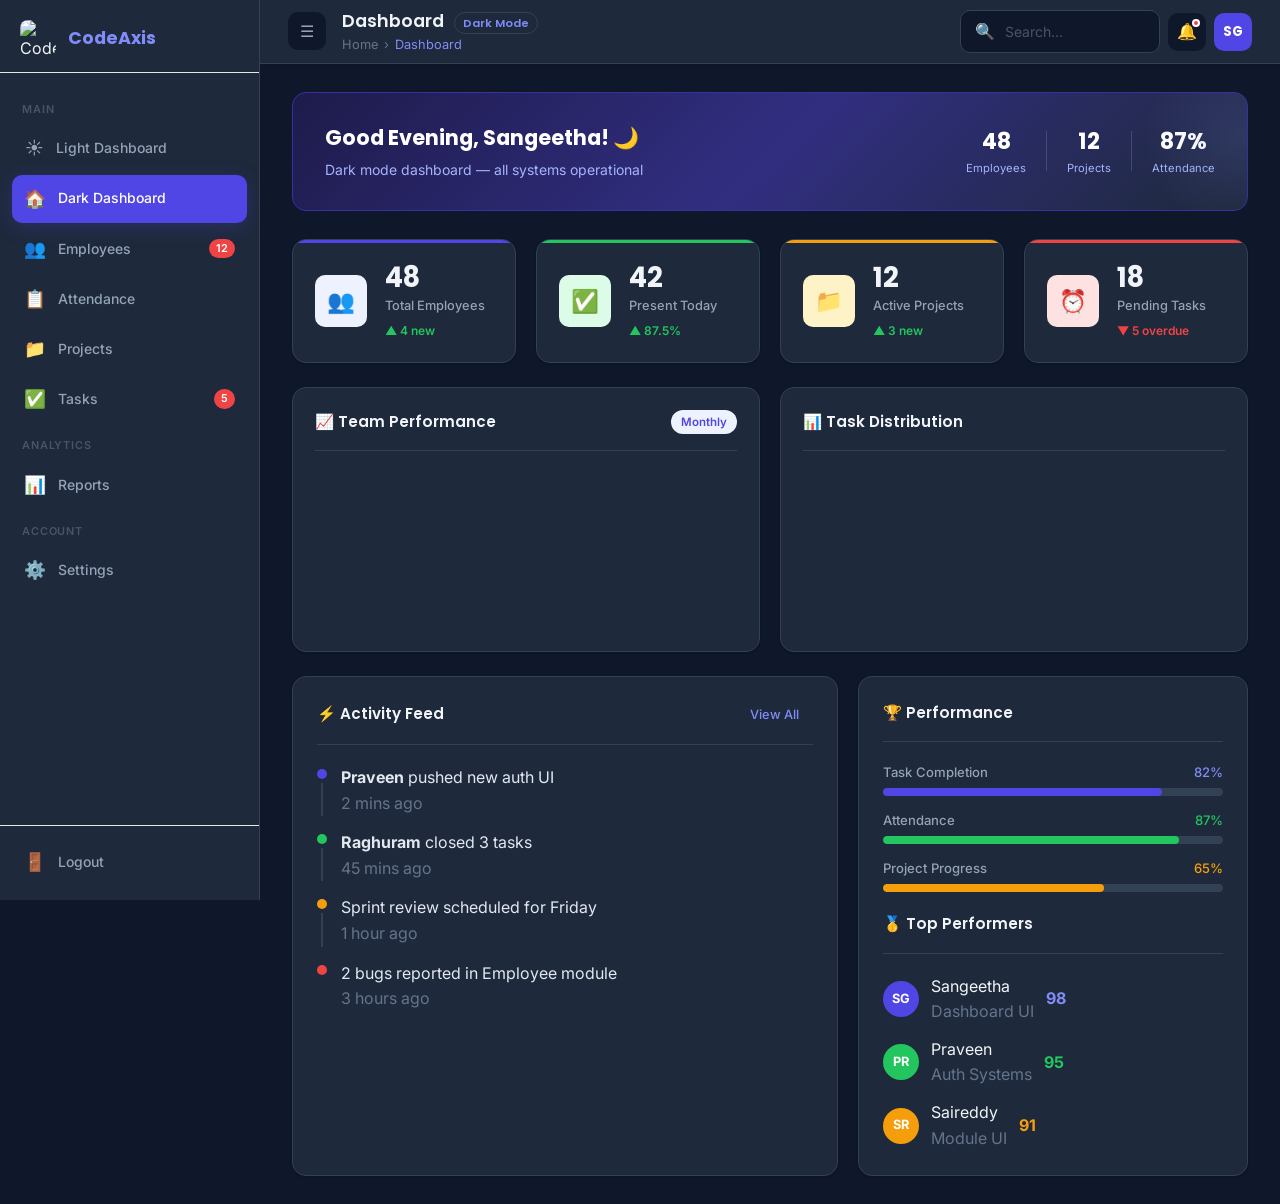
==== index.html @ 20c36557 "Add files via upload" ====
<!DOCTYPE html>
<html lang="en" class="">
<head>
  <meta charset="UTF-8" />
  <meta name="viewport" content="width=device-width, initial-scale=1.0"/>
  <title>Dashboard Dark – CodeAxis</title>
  <link rel="stylesheet" href="design-system.css"/>
  <script src="https://cdn.jsdelivr.net/npm/chart.js"></script>
  <style>
    body { background: #0F172A; color: #F1F5F9; }
    .sidebar { background: #1E293B; border-color: #334155; }
    .sidebar-logo-text { color: #818CF8; }
    .nav-section-title { color: #475569; }
    .nav-item { color: #94A3B8; }
    .nav-item:hover { background: rgba(79,70,229,0.15); color: #818CF8; }
    .nav-item.active { background: #4F46E5; color: white; }
    .top-navbar { background: #1E293B; border-color: #334155; }
    .navbar-title { color: #F1F5F9; }
    .navbar-btn { background: #0F172A; color: #94A3B8; }
    .navbar-btn:hover { background: rgba(79,70,229,0.15); color: #818CF8; }
    .card { background: #1E293B; border-color: #334155; }
    .card-header { border-color: #334155; }
    .card-title { color: #F1F5F9; }
    .kpi-card { background: #1E293B; border-color: #334155; }
    .kpi-value { color: #F1F5F9; }
    .kpi-label { color: #94A3B8; }
    .search-box { background: #0F172A; border-color: #334155; }
    .search-box input { color: #F1F5F9; }
    .search-box input::placeholder { color: #475569; }
    .content-area { background: #0F172A; }
    .user-avatar { background: #4F46E5; }
    .dropdown-menu { background: #1E293B; border-color: #334155; }
    .dropdown-item { color: #F1F5F9; }
    .dropdown-item:hover { background: #0F172A; }
    .notification-panel { background: #1E293B; border-color: #334155; }
    .notif-item { border-color: #334155; }
    .notif-item.unread { background: rgba(79,70,229,0.12); }
    .notif-text { color: #F1F5F9; }
    .progress-bar { background: #334155; }
    .overlay-dark { position:fixed;inset:0;background:#0F172A;z-index:-1; }
    td, th { color: #F1F5F9; border-color: #334155; }
    table thead tr { background: #0F172A; }
    tbody tr:hover { background: rgba(255,255,255,0.03); }
    .emp-name { color: #F1F5F9; }
    .emp-role { color: #64748B; }
    .activity-text { color: #E2E8F0; }
    .activity-time { color: #64748B; }
    .activity-connector { background: #334155; }

    .dark-hero {
      background: linear-gradient(135deg, #1E1B4B 0%, #312E81 50%, #1E293B 100%);
      border: 1px solid #3730A3;
      border-radius: var(--radius-lg);
      padding: 28px 32px;
      margin-bottom: 28px;
      display: flex;
      align-items: center;
      justify-content: space-between;
      position: relative;
      overflow: hidden;
    }

    .dark-hero::before {
      content: '';
      position: absolute;
      top: -50%; right: -10%;
      width: 200px; height: 200px;
      background: radial-gradient(circle, rgba(129,140,248,0.15) 0%, transparent 70%);
      border-radius: 50%;
    }

    .dark-hero h2 { font-family: var(--font-primary); font-size: 1.3rem; font-weight: 700; color: white; margin-bottom: 5px; }
    .dark-hero p { font-size: 0.875rem; color: #A5B4FC; }

    .stat-ring { display: flex; align-items: center; gap: 20px; }
    .ring-item { text-align: center; }
    .ring-val { font-size: 1.4rem; font-weight: 700; color: white; font-family: var(--font-primary); }
    .ring-lbl { font-size: 0.7rem; color: #A5B4FC; }
    .ring-div { width: 1px; height: 40px; background: rgba(255,255,255,0.15); }

    canvas { max-height: 240px; }
    .activity-list { display: flex; flex-direction: column; gap: 14px; }
    .activity-item { display: flex; gap: 14px; }
    .activity-line { display: flex; flex-direction: column; align-items: center; }
    .activity-dot { width: 10px; height: 10px; border-radius: 50%; background: #4F46E5; flex-shrink: 0; margin-top: 4px; }
    .activity-connector { width: 2px; flex: 1; min-height: 28px; margin-top: 4px; }
    .activity-item:last-child .activity-connector { display: none; }
    .perf-item label { font-size: 0.82rem; color: #94A3B8; font-weight: 500; display: flex; justify-content: space-between; margin-bottom: 5px; }
    .top-employees { display: flex; flex-direction: column; gap: 12px; }
    .emp-row { display: flex; align-items: center; gap: 12px; }
    .emp-av { width: 36px; height: 36px; border-radius: 50%; display: flex; align-items: center; justify-content: center; color: white; font-weight: 700; font-size: 0.8rem; }
  </style>
</head>
<body>
<div class="app-wrapper">

  <aside class="sidebar" id="sidebar">
    <div class="sidebar-logo">
      <img src="logo.png" alt="CodeAxis" style="width:36px;height:36px;object-fit:contain;border-radius:8px;" />
      <span class="sidebar-logo-text">CodeAxis</span>
    </div>
    <nav class="sidebar-nav">
      <div class="nav-section-title">Main</div>
      <a href="dashboard-light.html" class="nav-item"><span class="nav-icon">☀️</span><span class="nav-label">Light Dashboard</span></a>
      <a href="dashboard-dark.html" class="nav-item active"><span class="nav-icon">🏠</span><span class="nav-label">Dark Dashboard</span></a>
      <a href="employees.html" class="nav-item"><span class="nav-icon">👥</span><span class="nav-label">Employees</span><span class="nav-badge">12</span></a>
      <a href="attendance.html" class="nav-item"><span class="nav-icon">📋</span><span class="nav-label">Attendance</span></a>
      <a href="projects.html" class="nav-item"><span class="nav-icon">📁</span><span class="nav-label">Projects</span></a>
      <a href="tasks.html" class="nav-item"><span class="nav-icon">✅</span><span class="nav-label">Tasks</span><span class="nav-badge">5</span></a>
      <div class="nav-section-title">Analytics</div>
      <a href="reports.html" class="nav-item"><span class="nav-icon">📊</span><span class="nav-label">Reports</span></a>
      <div class="nav-section-title">Account</div>
      <a href="login.html" class="nav-item"><span class="nav-icon">⚙️</span><span class="nav-label">Settings</span></a>
    </nav>
    <div class="sidebar-footer">
      <a href="login.html" class="nav-item"><span class="nav-icon">🚪</span><span class="nav-label">Logout</span></a>
    </div>
  </aside>
  <div class="overlay" id="overlay"></div>

  <div class="main-content" id="mainContent">
    <nav class="top-navbar" id="topNavbar">
      <div class="navbar-left">
        <button class="navbar-btn" id="sidebarToggle">☰</button>
        <div>
          <div class="navbar-title">Dashboard <span style="font-size:0.7rem;background:#1E293B;border:1px solid #334155;color:#818CF8;padding:2px 8px;border-radius:20px;margin-left:6px;">Dark Mode</span></div>
          <div class="breadcrumb" style="color:#64748B;"><span>Home</span><span>›</span><span style="color:#818CF8;">Dashboard</span></div>
        </div>
      </div>
      <div class="navbar-right">
        <div class="search-box" style="width:200px;">
          <span style="color:#64748B;">🔍</span>
          <input type="text" placeholder="Search..." />
        </div>
        <button class="navbar-btn" style="position:relative;" id="notifBtn">
          🔔<span class="notification-dot"></span>
        </button>
        <div class="user-avatar" id="userAvatarBtn">SG</div>
        <div class="dropdown-menu" id="userMenu">
          <div style="padding:12px 16px;border-bottom:1px solid #334155;">
            <div style="font-weight:600;font-size:0.875rem;color:#F1F5F9;">Sangeetha</div>
            <div style="font-size:0.75rem;color:#64748B;">Dashboard Lead</div>
          </div>
          <a class="dropdown-item">👤 Profile</a>
          <div class="dropdown-divider" style="background:#334155;"></div>
          <a class="dropdown-item danger" href="login.html">🚪 Logout</a>
        </div>
        <div class="notification-panel" id="notifPanel">
          <div class="notif-header" style="border-color:#334155;">
            <span style="font-weight:600;color:#F1F5F9;">Notifications</span>
            <span style="font-size:0.75rem;color:#818CF8;cursor:pointer;">Clear all</span>
          </div>
          <div class="notif-item unread"><div class="notif-dot"></div><div><div class="notif-text">Design review in 30 mins</div><div class="notif-time">Just now</div></div></div>
          <div class="notif-item"><div class="notif-dot" style="background:#334155;"></div><div><div class="notif-text">Project milestone reached</div><div class="notif-time">1 hour ago</div></div></div>
        </div>
      </div>
    </nav>

    <div class="content-area">

      <!-- Dark Hero -->
      <div class="dark-hero">
        <div>
          <h2>Good Evening, Sangeetha! 🌙</h2>
          <p>Dark mode dashboard — all systems operational</p>
        </div>
        <div class="stat-ring">
          <div class="ring-item"><div class="ring-val">48</div><div class="ring-lbl">Employees</div></div>
          <div class="ring-div"></div>
          <div class="ring-item"><div class="ring-val">12</div><div class="ring-lbl">Projects</div></div>
          <div class="ring-div"></div>
          <div class="ring-item"><div class="ring-val">87%</div><div class="ring-lbl">Attendance</div></div>
        </div>
      </div>

      <!-- KPI -->
      <div class="grid grid-4 mb-24">
        <div class="kpi-card"><div class="kpi-icon">👥</div><div class="kpi-info"><div class="kpi-value">48</div><div class="kpi-label">Total Employees</div><div class="kpi-change up">▲ 4 new</div></div></div>
        <div class="kpi-card success"><div class="kpi-icon success">✅</div><div class="kpi-info"><div class="kpi-value">42</div><div class="kpi-label">Present Today</div><div class="kpi-change up">▲ 87.5%</div></div></div>
        <div class="kpi-card warning"><div class="kpi-icon warning">📁</div><div class="kpi-info"><div class="kpi-value">12</div><div class="kpi-label">Active Projects</div><div class="kpi-change up">▲ 3 new</div></div></div>
        <div class="kpi-card danger"><div class="kpi-icon danger">⏰</div><div class="kpi-info"><div class="kpi-value">18</div><div class="kpi-label">Pending Tasks</div><div class="kpi-change down">▼ 5 overdue</div></div></div>
      </div>

      <!-- Charts -->
      <div class="grid grid-2 mb-24">
        <div class="card" style="padding:22px;">
          <div class="card-header"><span class="card-title">📈 Team Performance</span><span class="badge badge-primary">Monthly</span></div>
          <canvas id="perfChart"></canvas>
        </div>
        <div class="card" style="padding:22px;">
          <div class="card-header"><span class="card-title">📊 Task Distribution</span></div>
          <canvas id="taskChart"></canvas>
        </div>
      </div>

      <!-- Bottom -->
      <div class="grid grid-2" style="grid-template-columns:1.4fr 1fr;">
        <div class="card">
          <div class="card-header"><span class="card-title">⚡ Activity Feed</span><button class="btn btn-ghost btn-sm" style="color:#818CF8;">View All</button></div>
          <div class="activity-list">
            <div class="activity-item"><div class="activity-line"><div class="activity-dot"></div><div class="activity-connector"></div></div><div><div class="activity-text"><strong>Praveen</strong> pushed new auth UI</div><div class="activity-time">2 mins ago</div></div></div>
            <div class="activity-item"><div class="activity-line"><div class="activity-dot" style="background:#22C55E;"></div><div class="activity-connector"></div></div><div><div class="activity-text"><strong>Raghuram</strong> closed 3 tasks</div><div class="activity-time">45 mins ago</div></div></div>
            <div class="activity-item"><div class="activity-line"><div class="activity-dot" style="background:#F59E0B;"></div><div class="activity-connector"></div></div><div><div class="activity-text">Sprint review scheduled for Friday</div><div class="activity-time">1 hour ago</div></div></div>
            <div class="activity-item"><div class="activity-line"><div class="activity-dot" style="background:#EF4444;"></div></div><div><div class="activity-text">2 bugs reported in Employee module</div><div class="activity-time">3 hours ago</div></div></div>
          </div>
        </div>
        <div class="card">
          <div class="card-header"><span class="card-title">🏆 Performance</span></div>
          <div style="display:flex;flex-direction:column;gap:14px;margin-bottom:20px;">
            <div class="perf-item"><label>Task Completion <span style="color:#818CF8;">82%</span></label><div class="progress-bar"><div class="progress-fill" data-width="82%" style="width:0%;background:#4F46E5;"></div></div></div>
            <div class="perf-item"><label>Attendance <span style="color:#22C55E;">87%</span></label><div class="progress-bar"><div class="progress-fill success" data-width="87%" style="width:0%;"></div></div></div>
            <div class="perf-item"><label>Project Progress <span style="color:#F59E0B;">65%</span></label><div class="progress-bar"><div class="progress-fill warning" data-width="65%" style="width:0%;"></div></div></div>
          </div>
          <div class="card-header"><span class="card-title">🥇 Top Performers</span></div>
          <div class="top-employees">
            <div class="emp-row"><div class="emp-av" style="background:#4F46E5;">SG</div><div class="emp-info"><div class="emp-name">Sangeetha</div><div class="emp-role">Dashboard UI</div></div><div class="emp-score" style="color:#818CF8;font-weight:700;">98</div></div>
            <div class="emp-row"><div class="emp-av" style="background:#22C55E;">PR</div><div class="emp-info"><div class="emp-name">Praveen</div><div class="emp-role">Auth Systems</div></div><div class="emp-score" style="color:#22C55E;font-weight:700;">95</div></div>
            <div class="emp-row"><div class="emp-av" style="background:#F59E0B;">SR</div><div class="emp-info"><div class="emp-name">Saireddy</div><div class="emp-role">Module UI</div></div><div class="emp-score" style="color:#F59E0B;font-weight:700;">91</div></div>
          </div>
        </div>
      </div>

    </div>
  </div>
</div>

<script src="main.js"></script>
<script>
  const chartDefaults = { color: '#94A3B8', grid: '#1E293B' };
  Chart.defaults.color = '#94A3B8';
  Chart.defaults.borderColor = '#334155';

  new Chart(document.getElementById('perfChart').getContext('2d'), {
    type: 'line',
    data: {
      labels: ['Jan','Feb','Mar','Apr','May','Jun'],
      datasets: [
        { label: 'Sangeetha', data: [78,82,88,85,90,98], borderColor: '#818CF8', tension: 0.4, fill: false, borderWidth: 2.5, pointBackgroundColor: '#4F46E5' },
        { label: 'Praveen', data: [72,79,84,88,90,95], borderColor: '#22C55E', tension: 0.4, fill: false, borderWidth: 2.5, pointBackgroundColor: '#22C55E' },
        { label: 'Raghuram', data: [68,74,80,85,88,91], borderColor: '#F59E0B', tension: 0.4, fill: false, borderWidth: 2.5, pointBackgroundColor: '#F59E0B' }
      ]
    },
    options: { responsive: true, plugins: { legend: { position: 'top' } }, scales: { x: { grid: { color: '#1E293B' } }, y: { grid: { color: '#1E293B' }, beginAtZero: false, min: 60 } } }
  });

  new Chart(document.getElementById('taskChart').getContext('2d'), {
    type: 'polarArea',
    data: {
      labels: ['Completed', 'In Progress', 'On Hold', 'Overdue'],
      datasets: [{ data: [28, 18, 8, 5], backgroundColor: ['rgba(34,197,94,0.7)','rgba(79,70,229,0.7)','rgba(245,158,11,0.7)','rgba(239,68,68,0.7)'], borderWidth: 0 }]
    },
    options: { responsive: true, plugins: { legend: { position: 'bottom' } } }
  });
</script>
</body>
</html>
---- design-system.css ----
/* ============================================
   CODE AXIS - GLOBAL DESIGN SYSTEM
   Project: Code Axis SaaS Platform
   Company: Fusion5 Technologies Pvt. Ltd.
   ============================================ */

@import url('https://fonts.googleapis.com/css2?family=Poppins:wght@300;400;500;600;700;800&family=Inter:wght@300;400;500;600;700&display=swap');

/* ---- CSS VARIABLES ---- */
:root {
  /* Brand Colors */
  --primary: #4F46E5;
  --primary-dark: #3730A3;
  --primary-light: #818CF8;
  --primary-bg: #EEF2FF;

  /* Status Colors */
  --success: #22C55E;
  --success-light: #DCFCE7;
  --danger: #EF4444;
  --danger-light: #FEE2E2;
  --warning: #F59E0B;
  --warning-light: #FEF3C7;
  --info: #3B82F6;
  --info-light: #DBEAFE;

  /* Neutrals */
  --bg: #F9FAFB;
  --bg-dark: #111827;
  --surface: #FFFFFF;
  --surface-dark: #1F2937;
  --border: #E5E7EB;
  --border-dark: #374151;

  /* Text */
  --text-primary: #111827;
  --text-secondary: #6B7280;
  --text-muted: #9CA3AF;
  --text-white: #FFFFFF;
  --text-dark-primary: #F9FAFB;
  --text-dark-secondary: #D1D5DB;

  /* Sidebar */
  --sidebar-width: 260px;
  --sidebar-collapsed: 70px;
  --navbar-height: 64px;

  /* Shadows */
  --shadow-sm: 0 1px 3px rgba(0,0,0,0.08), 0 1px 2px rgba(0,0,0,0.04);
  --shadow-md: 0 4px 16px rgba(0,0,0,0.10), 0 2px 6px rgba(0,0,0,0.06);
  --shadow-lg: 0 10px 40px rgba(0,0,0,0.12), 0 4px 12px rgba(0,0,0,0.08);
  --shadow-primary: 0 4px 20px rgba(79,70,229,0.25);

  /* Radius */
  --radius-sm: 6px;
  --radius-md: 10px;
  --radius-lg: 14px;
  --radius-xl: 20px;
  --radius-full: 9999px;

  /* Transitions */
  --transition: all 0.25s cubic-bezier(0.4, 0, 0.2, 1);
  --transition-fast: all 0.15s ease;

  /* Typography */
  --font-primary: 'Poppins', sans-serif;
  --font-secondary: 'Inter', sans-serif;
}

/* ---- RESET & BASE ---- */
*, *::before, *::after { box-sizing: border-box; margin: 0; padding: 0; }

html { scroll-behavior: smooth; font-size: 16px; }

body {
  font-family: var(--font-secondary);
  background: var(--bg);
  color: var(--text-primary);
  line-height: 1.6;
  -webkit-font-smoothing: antialiased;
}

/* ---- LAYOUT ---- */
.app-wrapper {
  display: flex;
  min-height: 100vh;
}

.main-content {
  flex: 1;
  margin-left: var(--sidebar-width);
  transition: var(--transition);
  display: flex;
  flex-direction: column;
  min-height: 100vh;
}

.main-content.collapsed { margin-left: var(--sidebar-collapsed); }

.content-area {
  padding: 28px 32px;
  flex: 1;
  margin-top: var(--navbar-height);
}

/* ---- SIDEBAR ---- */
.sidebar {
  position: fixed;
  top: 0; left: 0; bottom: 0;
  width: var(--sidebar-width);
  background: var(--surface);
  border-right: 1px solid var(--border);
  display: flex;
  flex-direction: column;
  z-index: 1000;
  transition: var(--transition);
  overflow: hidden;
}

.sidebar.collapsed { width: var(--sidebar-collapsed); }

.sidebar-logo {
  display: flex;
  align-items: center;
  gap: 12px;
  padding: 20px 20px 16px;
  border-bottom: 1px solid var(--border);
  min-height: var(--navbar-height);
}

.sidebar-logo img { width: 36px; height: 36px; object-fit: contain; border-radius: 8px; }

.sidebar-logo-text {
  font-family: var(--font-primary);
  font-weight: 700;
  font-size: 1.1rem;
  color: var(--primary);
  white-space: nowrap;
  transition: var(--transition);
}

.sidebar.collapsed .sidebar-logo-text { opacity: 0; width: 0; }

.sidebar-nav { flex: 1; padding: 16px 12px; overflow-y: auto; }

.nav-section-title {
  font-size: 0.68rem;
  font-weight: 600;
  color: var(--text-muted);
  text-transform: uppercase;
  letter-spacing: 0.08em;
  padding: 12px 10px 6px;
  white-space: nowrap;
  transition: var(--transition);
}

.sidebar.collapsed .nav-section-title { opacity: 0; }

.nav-item {
  display: flex;
  align-items: center;
  gap: 12px;
  padding: 10px 12px;
  border-radius: var(--radius-md);
  cursor: pointer;
  transition: var(--transition);
  text-decoration: none;
  color: var(--text-secondary);
  margin-bottom: 2px;
  white-space: nowrap;
  position: relative;
}

.nav-item:hover { background: var(--primary-bg); color: var(--primary); }

.nav-item.active {
  background: var(--primary);
  color: var(--text-white);
  box-shadow: var(--shadow-primary);
}

.nav-item .nav-icon {
  font-size: 1.1rem;
  min-width: 20px;
  text-align: center;
}

.nav-item .nav-label {
  font-size: 0.875rem;
  font-weight: 500;
  transition: var(--transition);
}

.sidebar.collapsed .nav-label { opacity: 0; width: 0; }

.nav-badge {
  margin-left: auto;
  background: var(--danger);
  color: white;
  font-size: 0.68rem;
  font-weight: 600;
  padding: 1px 7px;
  border-radius: var(--radius-full);
}

.nav-item.active .nav-badge { background: rgba(255,255,255,0.3); }

.sidebar-footer {
  padding: 12px;
  border-top: 1px solid var(--border);
}

/* ---- TOP NAVBAR ---- */
.top-navbar {
  position: fixed;
  top: 0; right: 0;
  left: var(--sidebar-width);
  height: var(--navbar-height);
  background: var(--surface);
  border-bottom: 1px solid var(--border);
  display: flex;
  align-items: center;
  justify-content: space-between;
  padding: 0 28px;
  z-index: 999;
  transition: var(--transition);
  box-shadow: var(--shadow-sm);
}

.top-navbar.collapsed { left: var(--sidebar-collapsed); }

.navbar-left { display: flex; align-items: center; gap: 16px; }

.navbar-title {
  font-family: var(--font-primary);
  font-size: 1.1rem;
  font-weight: 600;
  color: var(--text-primary);
}

.breadcrumb {
  display: flex;
  align-items: center;
  gap: 6px;
  font-size: 0.8rem;
  color: var(--text-muted);
}

.breadcrumb .active { color: var(--primary); font-weight: 500; }

.navbar-right { display: flex; align-items: center; gap: 8px; }

.navbar-btn {
  width: 38px; height: 38px;
  border-radius: var(--radius-md);
  border: none;
  background: var(--bg);
  color: var(--text-secondary);
  cursor: pointer;
  display: flex;
  align-items: center;
  justify-content: center;
  transition: var(--transition);
  position: relative;
  font-size: 1rem;
}

.navbar-btn:hover { background: var(--primary-bg); color: var(--primary); }

.notification-dot {
  position: absolute;
  top: 6px; right: 6px;
  width: 8px; height: 8px;
  background: var(--danger);
  border-radius: 50%;
  border: 2px solid var(--surface);
}

.user-avatar {
  width: 38px; height: 38px;
  border-radius: var(--radius-md);
  background: var(--primary);
  color: white;
  display: flex;
  align-items: center;
  justify-content: center;
  font-weight: 700;
  font-size: 0.85rem;
  cursor: pointer;
  font-family: var(--font-primary);
}

/* ---- BUTTONS ---- */
.btn {
  display: inline-flex;
  align-items: center;
  gap: 8px;
  padding: 9px 20px;
  border-radius: var(--radius-md);
  font-family: var(--font-secondary);
  font-size: 0.875rem;
  font-weight: 500;
  cursor: pointer;
  border: none;
  transition: var(--transition);
  text-decoration: none;
  white-space: nowrap;
}

.btn-primary { background: var(--primary); color: white; box-shadow: var(--shadow-primary); }
.btn-primary:hover { background: var(--primary-dark); transform: translateY(-1px); box-shadow: 0 6px 24px rgba(79,70,229,0.35); }

.btn-success { background: var(--success); color: white; }
.btn-success:hover { background: #16A34A; transform: translateY(-1px); }

.btn-danger { background: var(--danger); color: white; }
.btn-danger:hover { background: #DC2626; transform: translateY(-1px); }

.btn-outline {
  background: transparent;
  color: var(--primary);
  border: 1.5px solid var(--primary);
}
.btn-outline:hover { background: var(--primary-bg); }

.btn-ghost {
  background: transparent;
  color: var(--text-secondary);
}
.btn-ghost:hover { background: var(--bg); color: var(--text-primary); }

.btn-sm { padding: 6px 14px; font-size: 0.8rem; }
.btn-lg { padding: 12px 28px; font-size: 1rem; }
.btn-icon { padding: 9px; border-radius: var(--radius-md); }

/* ---- CARDS ---- */
.card {
  background: var(--surface);
  border-radius: var(--radius-lg);
  border: 1px solid var(--border);
  box-shadow: var(--shadow-sm);
  padding: 24px;
  transition: var(--transition);
}

.card:hover { box-shadow: var(--shadow-md); transform: translateY(-1px); }

.card-header {
  display: flex;
  align-items: center;
  justify-content: space-between;
  margin-bottom: 20px;
  padding-bottom: 16px;
  border-bottom: 1px solid var(--border);
}

.card-title {
  font-family: var(--font-primary);
  font-size: 0.95rem;
  font-weight: 600;
  color: var(--text-primary);
}

/* KPI Cards */
.kpi-card {
  background: var(--surface);
  border-radius: var(--radius-lg);
  border: 1px solid var(--border);
  padding: 22px;
  display: flex;
  align-items: center;
  gap: 18px;
  transition: var(--transition);
  box-shadow: var(--shadow-sm);
  position: relative;
  overflow: hidden;
}

.kpi-card::before {
  content: '';
  position: absolute;
  top: 0; left: 0; right: 0;
  height: 3px;
  background: var(--primary);
}

.kpi-card.success::before { background: var(--success); }
.kpi-card.warning::before { background: var(--warning); }
.kpi-card.danger::before { background: var(--danger); }

.kpi-card:hover { box-shadow: var(--shadow-md); transform: translateY(-2px); }

.kpi-icon {
  width: 52px; height: 52px;
  border-radius: var(--radius-md);
  display: flex;
  align-items: center;
  justify-content: center;
  font-size: 1.4rem;
  flex-shrink: 0;
  background: var(--primary-bg);
  color: var(--primary);
}

.kpi-icon.success { background: var(--success-light); color: var(--success); }
.kpi-icon.warning { background: var(--warning-light); color: var(--warning); }
.kpi-icon.danger { background: var(--danger-light); color: var(--danger); }

.kpi-info { flex: 1; }

.kpi-value {
  font-family: var(--font-primary);
  font-size: 1.7rem;
  font-weight: 700;
  color: var(--text-primary);
  line-height: 1.2;
}

.kpi-label {
  font-size: 0.8rem;
  color: var(--text-secondary);
  font-weight: 500;
  margin-top: 2px;
}

.kpi-change {
  font-size: 0.75rem;
  font-weight: 600;
  margin-top: 4px;
  display: flex;
  align-items: center;
  gap: 3px;
}

.kpi-change.up { color: var(--success); }
.kpi-change.down { color: var(--danger); }

/* ---- TABLES ---- */
.table-wrapper {
  overflow-x: auto;
  border-radius: var(--radius-lg);
  border: 1px solid var(--border);
  background: var(--surface);
  box-shadow: var(--shadow-sm);
}

table { width: 100%; border-collapse: collapse; }

thead tr { background: var(--bg); }

th {
  padding: 12px 16px;
  text-align: left;
  font-size: 0.78rem;
  font-weight: 600;
  color: var(--text-muted);
  text-transform: uppercase;
  letter-spacing: 0.05em;
  border-bottom: 1px solid var(--border);
  white-space: nowrap;
}

td {
  padding: 14px 16px;
  font-size: 0.875rem;
  color: var(--text-primary);
  border-bottom: 1px solid var(--border);
  vertical-align: middle;
}

tbody tr:last-child td { border-bottom: none; }

tbody tr:hover { background: #FAFAFA; }

/* ---- BADGES / STATUS ---- */
.badge {
  display: inline-flex;
  align-items: center;
  gap: 5px;
  padding: 3px 10px;
  border-radius: var(--radius-full);
  font-size: 0.72rem;
  font-weight: 600;
}

.badge-primary { background: var(--primary-bg); color: var(--primary); }
.badge-success { background: var(--success-light); color: #166534; }
.badge-danger { background: var(--danger-light); color: #991B1B; }
.badge-warning { background: var(--warning-light); color: #92400E; }
.badge-info { background: var(--info-light); color: #1E40AF; }
.badge-neutral { background: var(--bg); color: var(--text-secondary); border: 1px solid var(--border); }

/* ---- FORMS ---- */
.form-group { margin-bottom: 20px; }

.form-label {
  display: block;
  font-size: 0.875rem;
  font-weight: 500;
  color: var(--text-primary);
  margin-bottom: 6px;
}

.form-label .required { color: var(--danger); margin-left: 3px; }

.form-control {
  width: 100%;
  padding: 10px 14px;
  border: 1.5px solid var(--border);
  border-radius: var(--radius-md);
  font-family: var(--font-secondary);
  font-size: 0.875rem;
  color: var(--text-primary);
  background: var(--surface);
  transition: var(--transition);
  outline: none;
}

.form-control:focus {
  border-color: var(--primary);
  box-shadow: 0 0 0 3px rgba(79,70,229,0.12);
}

.form-control.error { border-color: var(--danger); }
.form-control.error:focus { box-shadow: 0 0 0 3px rgba(239,68,68,0.12); }
.form-control.success { border-color: var(--success); }

.form-error { font-size: 0.78rem; color: var(--danger); margin-top: 5px; display: flex; align-items: center; gap: 4px; }
.form-success { font-size: 0.78rem; color: var(--success); margin-top: 5px; display: flex; align-items: center; gap: 4px; }
.form-hint { font-size: 0.78rem; color: var(--text-muted); margin-top: 5px; }

.input-group { position: relative; }
.input-group .input-icon {
  position: absolute;
  left: 12px; top: 50%;
  transform: translateY(-50%);
  color: var(--text-muted);
  font-size: 1rem;
  pointer-events: none;
}

.input-group .form-control { padding-left: 40px; }

.input-group .input-action {
  position: absolute;
  right: 12px; top: 50%;
  transform: translateY(-50%);
  color: var(--text-muted);
  cursor: pointer;
  background: none;
  border: none;
  font-size: 0.9rem;
}

/* ---- MODALS ---- */
.modal-overlay {
  position: fixed;
  inset: 0;
  background: rgba(0,0,0,0.4);
  backdrop-filter: blur(4px);
  display: flex;
  align-items: center;
  justify-content: center;
  z-index: 9999;
  padding: 20px;
  opacity: 0;
  pointer-events: none;
  transition: var(--transition);
}

.modal-overlay.open { opacity: 1; pointer-events: all; }

.modal {
  background: var(--surface);
  border-radius: var(--radius-xl);
  box-shadow: var(--shadow-lg);
  width: 100%;
  max-width: 520px;
  transform: scale(0.95) translateY(10px);
  transition: var(--transition);
}

.modal-overlay.open .modal { transform: scale(1) translateY(0); }

.modal-header {
  display: flex;
  align-items: center;
  justify-content: space-between;
  padding: 22px 26px 18px;
  border-bottom: 1px solid var(--border);
}

.modal-title {
  font-family: var(--font-primary);
  font-size: 1rem;
  font-weight: 600;
}

.modal-close {
  width: 32px; height: 32px;
  border-radius: var(--radius-sm);
  border: none;
  background: var(--bg);
  cursor: pointer;
  color: var(--text-secondary);
  font-size: 1rem;
  display: flex;
  align-items: center;
  justify-content: center;
  transition: var(--transition);
}

.modal-close:hover { background: var(--danger-light); color: var(--danger); }

.modal-body { padding: 22px 26px; }
.modal-footer {
  padding: 16px 26px 22px;
  display: flex;
  gap: 10px;
  justify-content: flex-end;
}

/* ---- ALERTS ---- */
.alert {
  padding: 14px 18px;
  border-radius: var(--radius-md);
  display: flex;
  align-items: flex-start;
  gap: 12px;
  font-size: 0.875rem;
  border: 1px solid transparent;
  margin-bottom: 16px;
}

.alert-icon { font-size: 1.1rem; flex-shrink: 0; margin-top: 1px; }

.alert-title { font-weight: 600; margin-bottom: 2px; }

.alert-success { background: var(--success-light); color: #166534; border-color: #BBF7D0; }
.alert-danger { background: var(--danger-light); color: #991B1B; border-color: #FECACA; }
.alert-warning { background: var(--warning-light); color: #92400E; border-color: #FDE68A; }
.alert-info { background: var(--info-light); color: #1E40AF; border-color: #BFDBFE; }

/* ---- PROGRESS ---- */
.progress-bar {
  height: 8px;
  background: var(--border);
  border-radius: var(--radius-full);
  overflow: hidden;
}

.progress-fill {
  height: 100%;
  border-radius: var(--radius-full);
  background: var(--primary);
  transition: width 0.6s ease;
}

.progress-fill.success { background: var(--success); }
.progress-fill.warning { background: var(--warning); }
.progress-fill.danger { background: var(--danger); }

/* ---- AVATAR ---- */
.avatar {
  border-radius: 50%;
  object-fit: cover;
  display: flex;
  align-items: center;
  justify-content: center;
  font-weight: 600;
  font-family: var(--font-primary);
  flex-shrink: 0;
}

.avatar-sm { width: 32px; height: 32px; font-size: 0.75rem; }
.avatar-md { width: 40px; height: 40px; font-size: 0.9rem; }
.avatar-lg { width: 52px; height: 52px; font-size: 1.1rem; }
.avatar-xl { width: 72px; height: 72px; font-size: 1.4rem; }

/* ---- DROPDOWN ---- */
.dropdown { position: relative; }

.dropdown-menu {
  position: absolute;
  top: calc(100% + 8px);
  right: 0;
  background: var(--surface);
  border: 1px solid var(--border);
  border-radius: var(--radius-lg);
  box-shadow: var(--shadow-lg);
  min-width: 200px;
  z-index: 1001;
  overflow: hidden;
  opacity: 0;
  pointer-events: none;
  transform: translateY(-8px);
  transition: var(--transition);
}

.dropdown-menu.open { opacity: 1; pointer-events: all; transform: translateY(0); }

.dropdown-item {
  display: flex;
  align-items: center;
  gap: 10px;
  padding: 10px 16px;
  font-size: 0.875rem;
  color: var(--text-primary);
  cursor: pointer;
  transition: var(--transition-fast);
  text-decoration: none;
}

.dropdown-item:hover { background: var(--bg); color: var(--primary); }
.dropdown-item.danger:hover { background: var(--danger-light); color: var(--danger); }
.dropdown-divider { height: 1px; background: var(--border); margin: 4px 0; }

/* ---- SEARCH ---- */
.search-box {
  display: flex;
  align-items: center;
  gap: 10px;
  background: var(--bg);
  border: 1.5px solid var(--border);
  border-radius: var(--radius-md);
  padding: 8px 14px;
  transition: var(--transition);
}

.search-box:focus-within { border-color: var(--primary); background: var(--surface); }

.search-box input {
  background: none;
  border: none;
  outline: none;
  font-family: var(--font-secondary);
  font-size: 0.875rem;
  color: var(--text-primary);
  flex: 1;
}

.search-box input::placeholder { color: var(--text-muted); }

/* ---- PAGE HEADER ---- */
.page-header {
  display: flex;
  align-items: center;
  justify-content: space-between;
  margin-bottom: 28px;
  flex-wrap: wrap;
  gap: 16px;
}

.page-title {
  font-family: var(--font-primary);
  font-size: 1.5rem;
  font-weight: 700;
  color: var(--text-primary);
  margin-bottom: 3px;
}

.page-subtitle { font-size: 0.875rem; color: var(--text-secondary); }
.page-header-right { display: flex; gap: 10px; flex-wrap: wrap; }

/* ---- GRID ---- */
.grid { display: grid; gap: 20px; }
.grid-2 { grid-template-columns: repeat(2, 1fr); }
.grid-3 { grid-template-columns: repeat(3, 1fr); }
.grid-4 { grid-template-columns: repeat(4, 1fr); }

/* ---- DARK MODE ---- */
.dark-mode {
  --bg: #0F172A;
  --surface: #1E293B;
  --surface-dark: #0F172A;
  --border: #334155;
  --text-primary: #F1F5F9;
  --text-secondary: #94A3B8;
  --text-muted: #64748B;
  --shadow-sm: 0 1px 3px rgba(0,0,0,0.3);
  --shadow-md: 0 4px 16px rgba(0,0,0,0.4);
  --shadow-lg: 0 10px 40px rgba(0,0,0,0.5);
}

/* ---- UTILITIES ---- */
.flex { display: flex; }
.flex-center { display: flex; align-items: center; justify-content: center; }
.flex-between { display: flex; align-items: center; justify-content: space-between; }
.gap-8 { gap: 8px; }
.gap-12 { gap: 12px; }
.gap-16 { gap: 16px; }
.gap-20 { gap: 20px; }
.text-sm { font-size: 0.8rem; }
.text-muted { color: var(--text-muted); }
.text-secondary { color: var(--text-secondary); }
.fw-600 { font-weight: 600; }
.fw-700 { font-weight: 700; }
.mb-0 { margin-bottom: 0; }
.mb-8 { margin-bottom: 8px; }
.mb-16 { margin-bottom: 16px; }
.mb-24 { margin-bottom: 24px; }
.mt-8 { margin-top: 8px; }
.mt-16 { margin-top: 16px; }
.mt-24 { margin-top: 24px; }

/* ---- SCROLLBAR ---- */
::-webkit-scrollbar { width: 6px; height: 6px; }
::-webkit-scrollbar-track { background: transparent; }
::-webkit-scrollbar-thumb { background: var(--border); border-radius: 3px; }
::-webkit-scrollbar-thumb:hover { background: var(--text-muted); }

/* ---- NOTIFICATION DROPDOWN ---- */
.notification-panel {
  position: absolute;
  top: calc(100% + 10px);
  right: 0;
  width: 340px;
  background: var(--surface);
  border: 1px solid var(--border);
  border-radius: var(--radius-lg);
  box-shadow: var(--shadow-lg);
  z-index: 1001;
  overflow: hidden;
  opacity: 0;
  pointer-events: none;
  transform: translateY(-8px);
  transition: var(--transition);
}

.notification-panel.open { opacity: 1; pointer-events: all; transform: translateY(0); }

.notif-header {
  display: flex;
  align-items: center;
  justify-content: space-between;
  padding: 16px 18px;
  border-bottom: 1px solid var(--border);
}

.notif-item {
  display: flex;
  gap: 12px;
  padding: 14px 18px;
  cursor: pointer;
  transition: var(--transition-fast);
  border-bottom: 1px solid var(--border);
}

.notif-item:last-child { border-bottom: none; }
.notif-item:hover { background: var(--bg); }
.notif-item.unread { background: var(--primary-bg); }

.notif-dot {
  width: 8px; height: 8px;
  background: var(--primary);
  border-radius: 50%;
  flex-shrink: 0;
  margin-top: 6px;
}


.notif-text { font-size: 0.83rem; color: var(--text-primary); line-height: 1.4; }
.notif-time { font-size: 0.72rem; color: var(--text-muted); margin-top: 3px; }

/* ---- RESPONSIVE ---- */
@media (max-width: 1200px) {
  .grid-4 { grid-template-columns: repeat(2, 1fr); }
}

@media (max-width: 992px) {
  .grid-3 { grid-template-columns: repeat(2, 1fr); }

  .sidebar {
    transform: translateX(-100%);
    z-index: 1100;
  }

  .sidebar.mobile-open {
    transform: translateX(0);
    width: var(--sidebar-width) !important;
  }

  .sidebar.mobile-open .sidebar-logo-text,
  .sidebar.mobile-open .nav-label,
  .sidebar.mobile-open .nav-section-title { opacity: 1; width: auto; }

  .main-content { margin-left: 0 !important; }
  .top-navbar { left: 0 !important; }

  .overlay {
    position: fixed;
    inset: 0;
    background: rgba(0,0,0,0.4);
    z-index: 1050;
    display: none;
  }

  .overlay.active { display: block; }

  .content-area { padding: 20px 16px; }
}

@media (max-width: 768px) {
  .grid-2, .grid-3, .grid-4 { grid-template-columns: 1fr; }
  .page-header { flex-direction: column; align-items: flex-start; }
  .top-navbar { padding: 0 16px; }
}
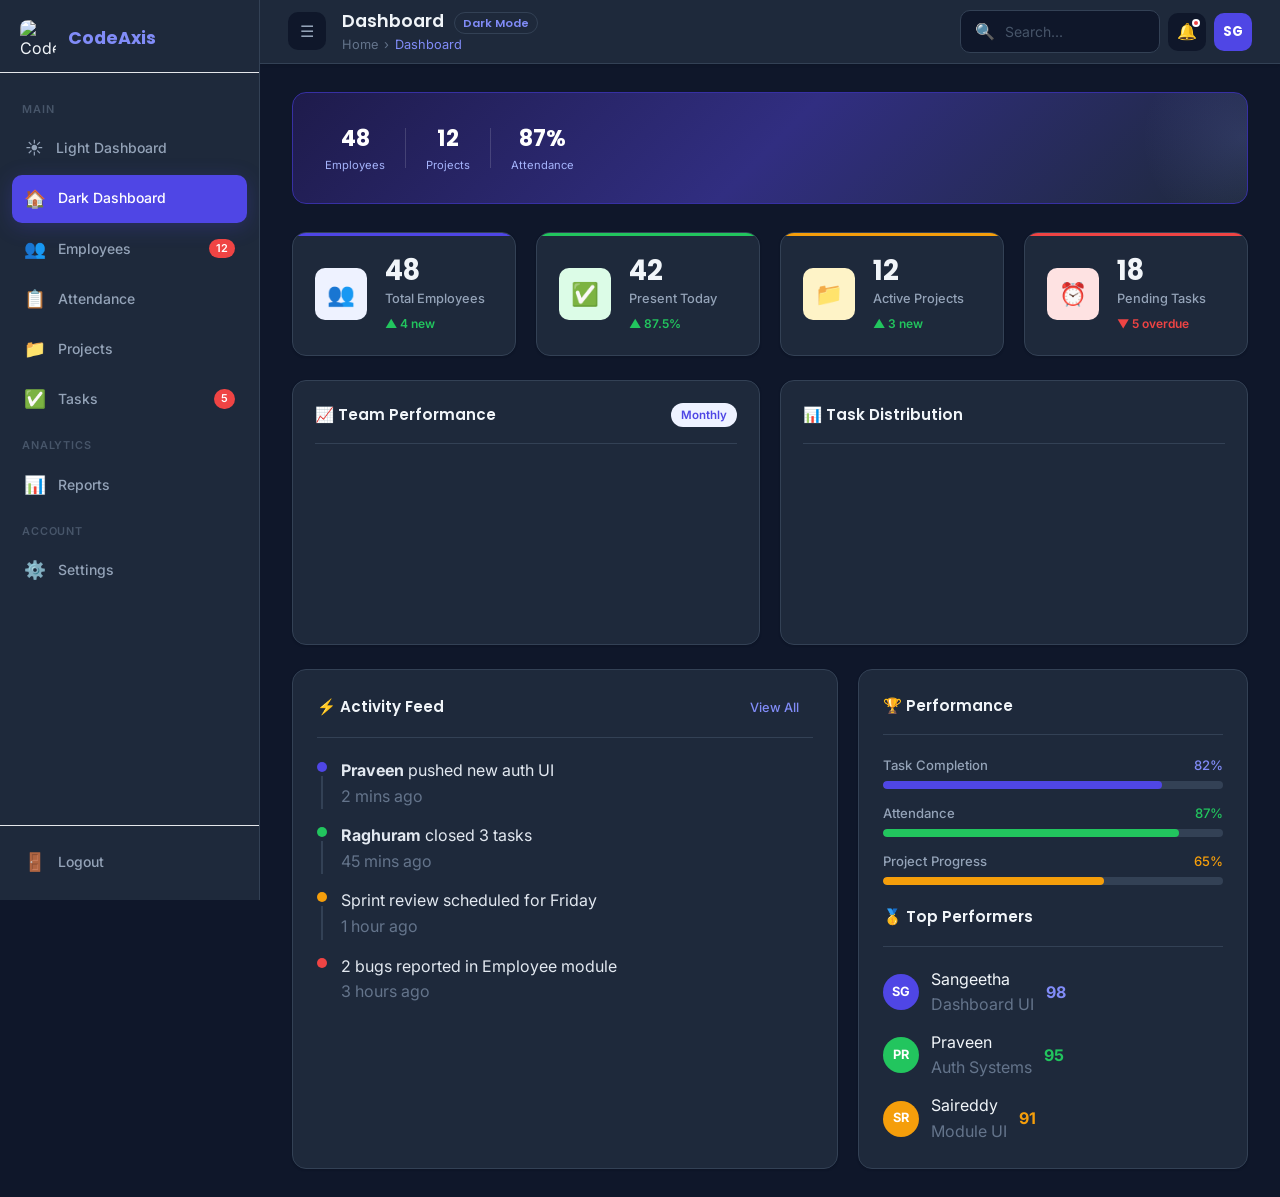
==== commit 44f5b729: "Update index.html" ====
--- a/index.html
+++ b/index.html
@@ -160,10 +160,7 @@
 
       <!-- Dark Hero -->
       <div class="dark-hero">
-        <div>
-          <h2>Good Evening, Sangeetha! 🌙</h2>
-          <p>Dark mode dashboard — all systems operational</p>
-        </div>
+        
         <div class="stat-ring">
           <div class="ring-item"><div class="ring-val">48</div><div class="ring-lbl">Employees</div></div>
           <div class="ring-div"></div>
@@ -253,4 +250,4 @@
   });
 </script>
 </body>
-</html>+</html>
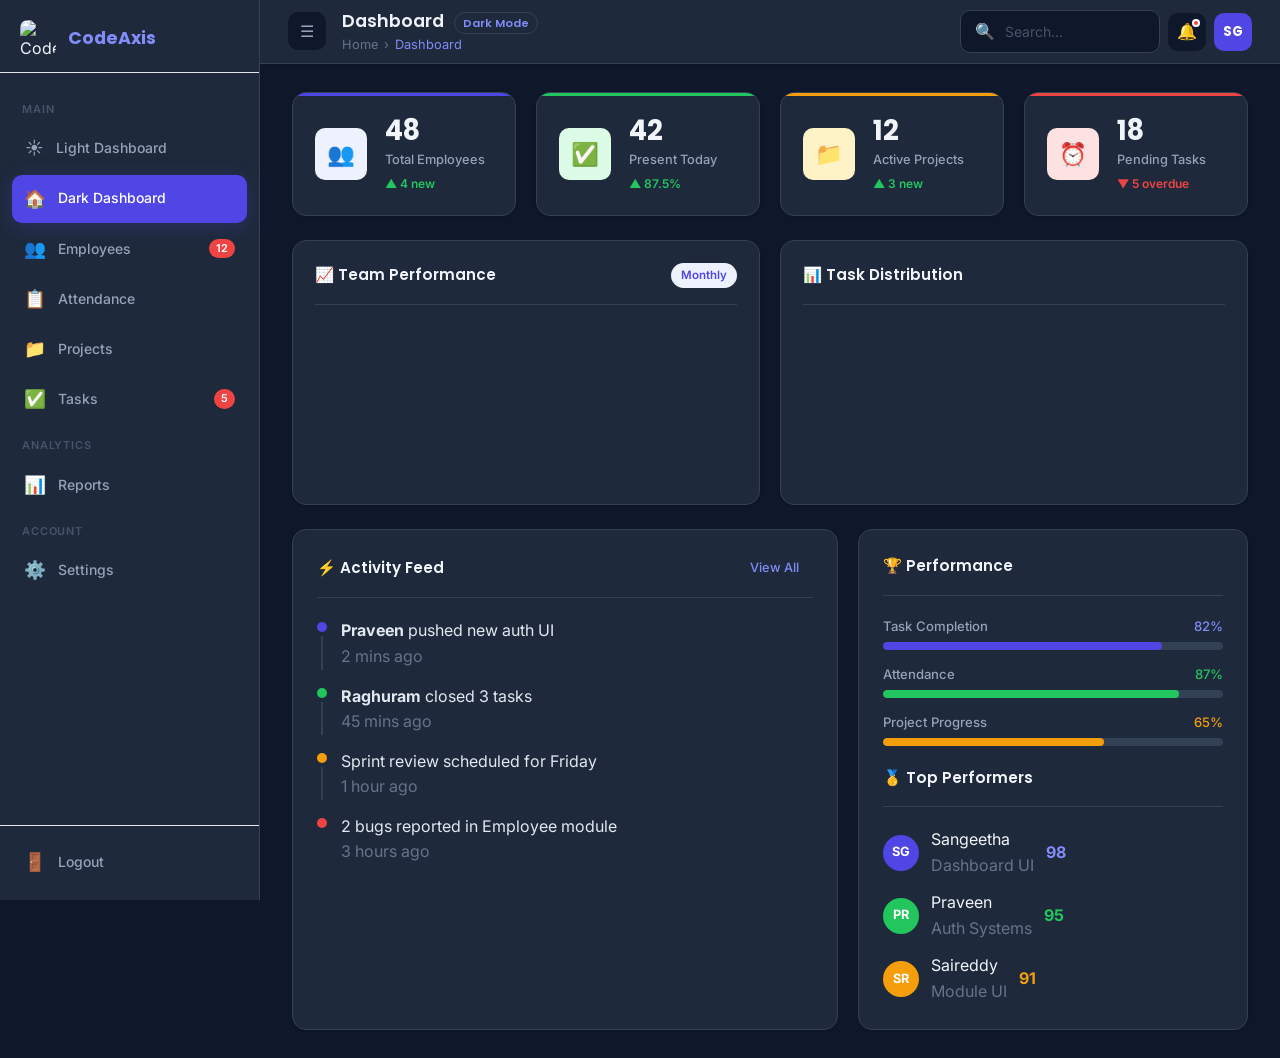
==== commit 4570620c: "Update index.html" ====
--- a/index.html
+++ b/index.html
@@ -158,17 +158,7 @@
 
     <div class="content-area">
 
-      <!-- Dark Hero -->
-      <div class="dark-hero">
-        
-        <div class="stat-ring">
-          <div class="ring-item"><div class="ring-val">48</div><div class="ring-lbl">Employees</div></div>
-          <div class="ring-div"></div>
-          <div class="ring-item"><div class="ring-val">12</div><div class="ring-lbl">Projects</div></div>
-          <div class="ring-div"></div>
-          <div class="ring-item"><div class="ring-val">87%</div><div class="ring-lbl">Attendance</div></div>
-        </div>
-      </div>
+     
 
       <!-- KPI -->
       <div class="grid grid-4 mb-24">
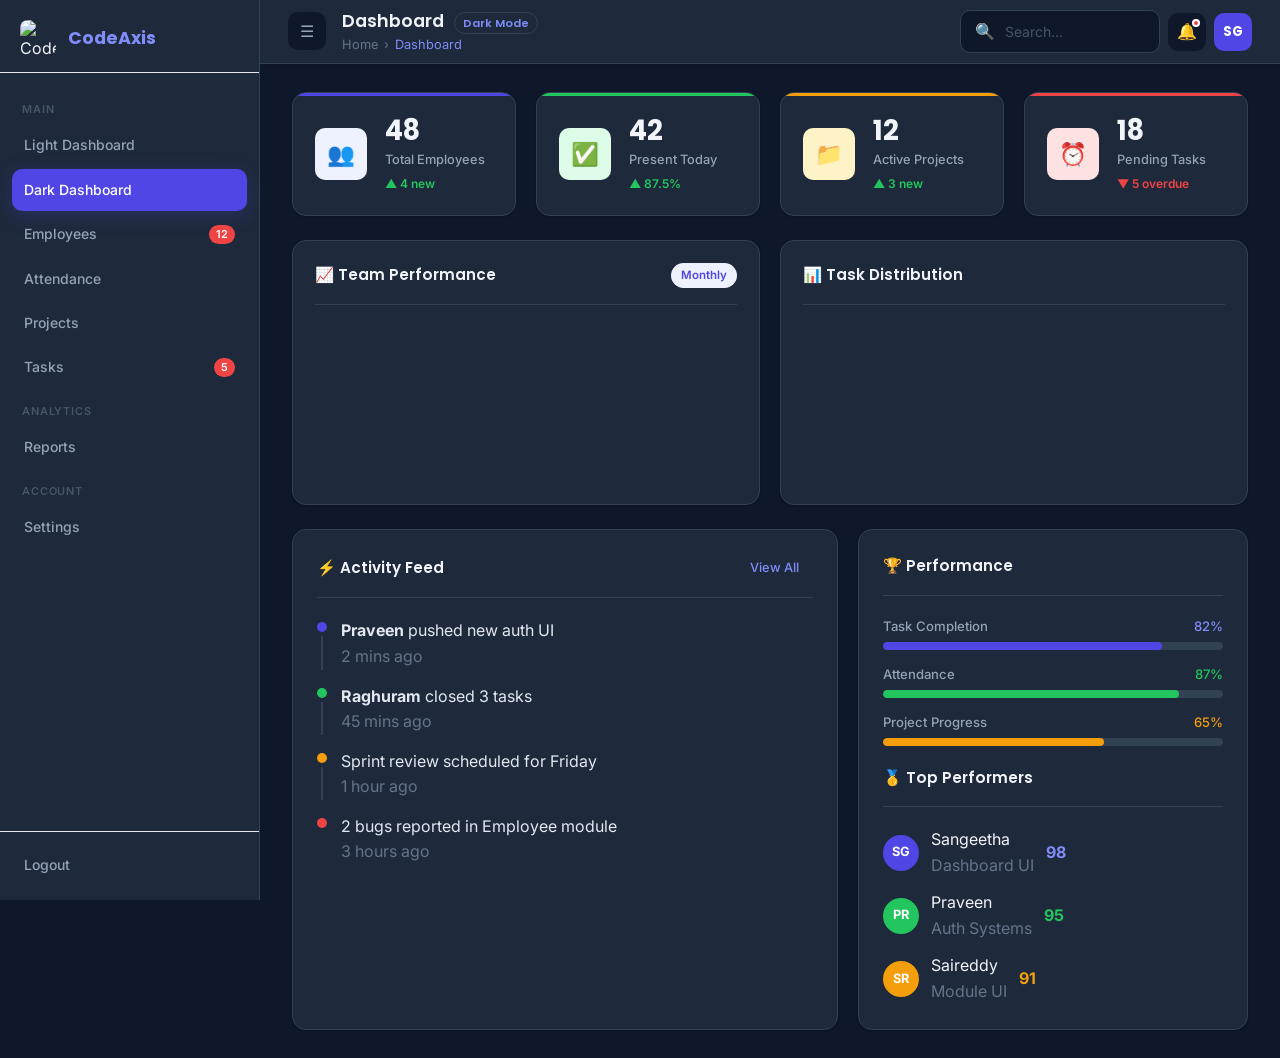
==== commit 1fe990c7: "Update index.html" ====
--- a/index.html
+++ b/index.html
@@ -101,19 +101,19 @@
     </div>
     <nav class="sidebar-nav">
       <div class="nav-section-title">Main</div>
-      <a href="dashboard-light.html" class="nav-item"><span class="nav-icon">☀️</span><span class="nav-label">Light Dashboard</span></a>
-      <a href="dashboard-dark.html" class="nav-item active"><span class="nav-icon">🏠</span><span class="nav-label">Dark Dashboard</span></a>
-      <a href="employees.html" class="nav-item"><span class="nav-icon">👥</span><span class="nav-label">Employees</span><span class="nav-badge">12</span></a>
-      <a href="attendance.html" class="nav-item"><span class="nav-icon">📋</span><span class="nav-label">Attendance</span></a>
-      <a href="projects.html" class="nav-item"><span class="nav-icon">📁</span><span class="nav-label">Projects</span></a>
-      <a href="tasks.html" class="nav-item"><span class="nav-icon">✅</span><span class="nav-label">Tasks</span><span class="nav-badge">5</span></a>
+      <a href="dashboard-light.html" class="nav-item"><span class="nav-label">Light Dashboard</span></a>
+      <a href="dashboard-dark.html" class="nav-item active"><span class="nav-label">Dark Dashboard</span></a>
+      <a href="employees.html" class="nav-item"><span class="nav-label">Employees</span><span class="nav-badge">12</span></a>
+      <a href="attendance.html" class="nav-item"><span class="nav-label">Attendance</span></a>
+      <a href="projects.html" class="nav-item"><span class="nav-label">Projects</span></a>
+      <a href="tasks.html" class="nav-item"><span class="nav-label">Tasks</span><span class="nav-badge">5</span></a>
       <div class="nav-section-title">Analytics</div>
-      <a href="reports.html" class="nav-item"><span class="nav-icon">📊</span><span class="nav-label">Reports</span></a>
+      <a href="reports.html" class="nav-item"><span class="nav-label">Reports</span></a>
       <div class="nav-section-title">Account</div>
-      <a href="login.html" class="nav-item"><span class="nav-icon">⚙️</span><span class="nav-label">Settings</span></a>
+      <a href="login.html" class="nav-item"><span class="nav-label">Settings</span></a>
     </nav>
     <div class="sidebar-footer">
-      <a href="login.html" class="nav-item"><span class="nav-icon">🚪</span><span class="nav-label">Logout</span></a>
+      <a href="login.html" class="nav-item"><span class="nav-label">Logout</span></a>
     </div>
   </aside>
   <div class="overlay" id="overlay"></div>
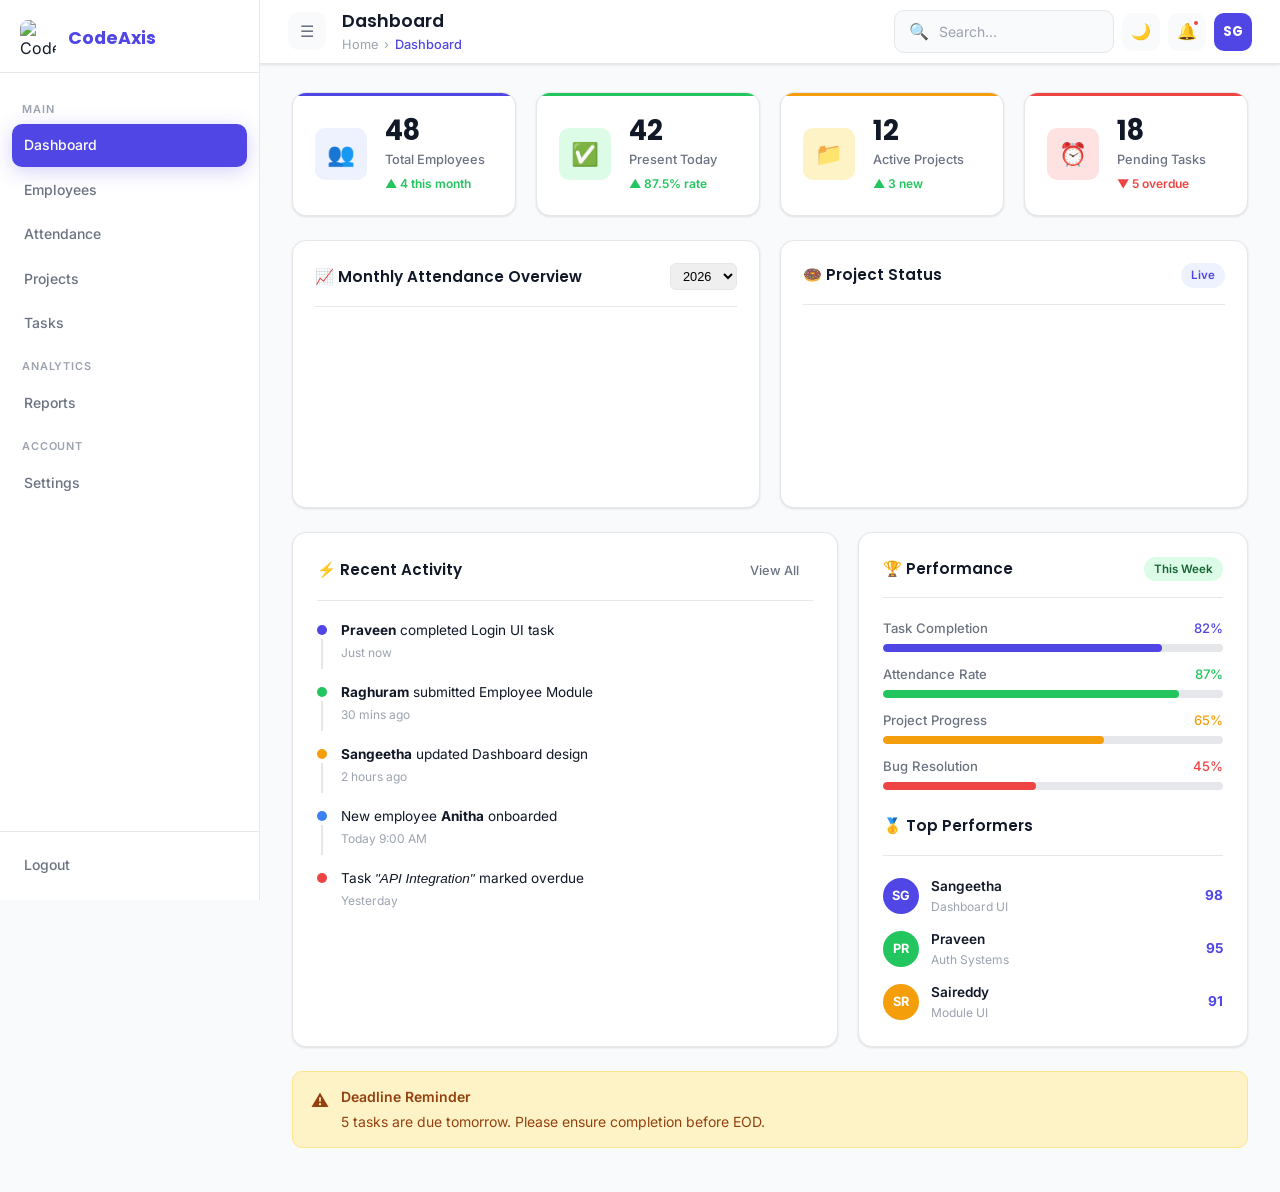
==== commit 66146d01: "Update and rename dashboard-light.html to index.html" ====
--- a/index.html
+++ b/index.html
@@ -1,99 +1,41 @@
 <!DOCTYPE html>
-<html lang="en" class="">
+<html lang="en">
 <head>
   <meta charset="UTF-8" />
   <meta name="viewport" content="width=device-width, initial-scale=1.0"/>
-  <title>Dashboard Dark – CodeAxis</title>
+  <title>Dashboard – CodeAxis</title>
   <link rel="stylesheet" href="design-system.css"/>
   <script src="https://cdn.jsdelivr.net/npm/chart.js"></script>
   <style>
-    body { background: #0F172A; color: #F1F5F9; }
-    .sidebar { background: #1E293B; border-color: #334155; }
-    .sidebar-logo-text { color: #818CF8; }
-    .nav-section-title { color: #475569; }
-    .nav-item { color: #94A3B8; }
-    .nav-item:hover { background: rgba(79,70,229,0.15); color: #818CF8; }
-    .nav-item.active { background: #4F46E5; color: white; }
-    .top-navbar { background: #1E293B; border-color: #334155; }
-    .navbar-title { color: #F1F5F9; }
-    .navbar-btn { background: #0F172A; color: #94A3B8; }
-    .navbar-btn:hover { background: rgba(79,70,229,0.15); color: #818CF8; }
-    .card { background: #1E293B; border-color: #334155; }
-    .card-header { border-color: #334155; }
-    .card-title { color: #F1F5F9; }
-    .kpi-card { background: #1E293B; border-color: #334155; }
-    .kpi-value { color: #F1F5F9; }
-    .kpi-label { color: #94A3B8; }
-    .search-box { background: #0F172A; border-color: #334155; }
-    .search-box input { color: #F1F5F9; }
-    .search-box input::placeholder { color: #475569; }
-    .content-area { background: #0F172A; }
-    .user-avatar { background: #4F46E5; }
-    .dropdown-menu { background: #1E293B; border-color: #334155; }
-    .dropdown-item { color: #F1F5F9; }
-    .dropdown-item:hover { background: #0F172A; }
-    .notification-panel { background: #1E293B; border-color: #334155; }
-    .notif-item { border-color: #334155; }
-    .notif-item.unread { background: rgba(79,70,229,0.12); }
-    .notif-text { color: #F1F5F9; }
-    .progress-bar { background: #334155; }
-    .overlay-dark { position:fixed;inset:0;background:#0F172A;z-index:-1; }
-    td, th { color: #F1F5F9; border-color: #334155; }
-    table thead tr { background: #0F172A; }
-    tbody tr:hover { background: rgba(255,255,255,0.03); }
-    .emp-name { color: #F1F5F9; }
-    .emp-role { color: #64748B; }
-    .activity-text { color: #E2E8F0; }
-    .activity-time { color: #64748B; }
-    .activity-connector { background: #334155; }
-
-    .dark-hero {
-      background: linear-gradient(135deg, #1E1B4B 0%, #312E81 50%, #1E293B 100%);
-      border: 1px solid #3730A3;
-      border-radius: var(--radius-lg);
-      padding: 28px 32px;
-      margin-bottom: 28px;
-      display: flex;
-      align-items: center;
-      justify-content: space-between;
-      position: relative;
-      overflow: hidden;
-    }
-
-    .dark-hero::before {
-      content: '';
-      position: absolute;
-      top: -50%; right: -10%;
-      width: 200px; height: 200px;
-      background: radial-gradient(circle, rgba(129,140,248,0.15) 0%, transparent 70%);
-      border-radius: 50%;
-    }
-
-    .dark-hero h2 { font-family: var(--font-primary); font-size: 1.3rem; font-weight: 700; color: white; margin-bottom: 5px; }
-    .dark-hero p { font-size: 0.875rem; color: #A5B4FC; }
-
-    .stat-ring { display: flex; align-items: center; gap: 20px; }
-    .ring-item { text-align: center; }
-    .ring-val { font-size: 1.4rem; font-weight: 700; color: white; font-family: var(--font-primary); }
-    .ring-lbl { font-size: 0.7rem; color: #A5B4FC; }
-    .ring-div { width: 1px; height: 40px; background: rgba(255,255,255,0.15); }
-
+    .activity-list { display: flex; flex-direction: column; gap: 14px; }
+    .activity-item { display: flex; gap: 14px; align-items: flex-start; }
+    .activity-line { display: flex; flex-direction: column; align-items: center; }
+    .activity-dot { width: 10px; height: 10px; border-radius: 50%; background: var(--primary); flex-shrink: 0; margin-top: 4px; }
+    .activity-connector { width: 2px; flex: 1; background: var(--border); min-height: 30px; margin-top: 4px; }
+    .activity-item:last-child .activity-connector { display: none; }
+    .activity-text { font-size: 0.85rem; color: var(--text-primary); line-height: 1.4; }
+    .activity-time { font-size: 0.75rem; color: var(--text-muted); margin-top: 3px; }
+    .perf-row { display: flex; flex-direction: column; gap: 12px; }
+    .perf-item label { font-size: 0.82rem; color: var(--text-secondary); font-weight: 500; display: flex; justify-content: space-between; margin-bottom: 5px; }
+    .welcome-bar { background: linear-gradient(135deg, #4F46E5 0%, #7C3AED 100%); border-radius: var(--radius-lg); padding: 26px 32px; color: white; margin-bottom: 28px; display: flex; align-items: center; justify-content: space-between; }
+    .welcome-bar h2 { font-family: var(--font-primary); font-size: 1.3rem; font-weight: 700; margin-bottom: 5px; }
+    .welcome-bar p { font-size: 0.875rem; opacity: 0.85; }
+    .welcome-emoji { font-size: 3rem; }
     canvas { max-height: 240px; }
-    .activity-list { display: flex; flex-direction: column; gap: 14px; }
-    .activity-item { display: flex; gap: 14px; }
-    .activity-line { display: flex; flex-direction: column; align-items: center; }
-    .activity-dot { width: 10px; height: 10px; border-radius: 50%; background: #4F46E5; flex-shrink: 0; margin-top: 4px; }
-    .activity-connector { width: 2px; flex: 1; min-height: 28px; margin-top: 4px; }
-    .activity-item:last-child .activity-connector { display: none; }
-    .perf-item label { font-size: 0.82rem; color: #94A3B8; font-weight: 500; display: flex; justify-content: space-between; margin-bottom: 5px; }
+    .chart-card { padding: 22px; }
     .top-employees { display: flex; flex-direction: column; gap: 12px; }
     .emp-row { display: flex; align-items: center; gap: 12px; }
-    .emp-av { width: 36px; height: 36px; border-radius: 50%; display: flex; align-items: center; justify-content: center; color: white; font-weight: 700; font-size: 0.8rem; }
+    .emp-av { width: 36px; height: 36px; border-radius: 50%; display: flex; align-items: center; justify-content: center; color: white; font-weight: 700; font-size: 0.8rem; flex-shrink: 0; }
+    .emp-info { flex: 1; }
+    .emp-name { font-size: 0.85rem; font-weight: 600; color: var(--text-primary); }
+    .emp-role { font-size: 0.75rem; color: var(--text-muted); }
+    .emp-score { font-size: 0.85rem; font-weight: 700; color: var(--primary); }
   </style>
 </head>
 <body>
 <div class="app-wrapper">
 
+  <!-- SIDEBAR -->
   <aside class="sidebar" id="sidebar">
     <div class="sidebar-logo">
       <img src="logo.png" alt="CodeAxis" style="width:36px;height:36px;object-fit:contain;border-radius:8px;" />
@@ -101,142 +43,268 @@
     </div>
     <nav class="sidebar-nav">
       <div class="nav-section-title">Main</div>
-      <a href="dashboard-light.html" class="nav-item"><span class="nav-label">Light Dashboard</span></a>
-      <a href="dashboard-dark.html" class="nav-item active"><span class="nav-label">Dark Dashboard</span></a>
-      <a href="employees.html" class="nav-item"><span class="nav-label">Employees</span><span class="nav-badge">12</span></a>
-      <a href="attendance.html" class="nav-item"><span class="nav-label">Attendance</span></a>
-      <a href="projects.html" class="nav-item"><span class="nav-label">Projects</span></a>
-      <a href="tasks.html" class="nav-item"><span class="nav-label">Tasks</span><span class="nav-badge">5</span></a>
+      <a href="index.html" class="nav-item active"> <span class="nav-label">Dashboard</span></a>
+      <a href="employees.html" class="nav-item"> <span class="nav-label">Employees</span></a>
+      <a href="attendance.html" class="nav-item"> <span class="nav-label">Attendance</span></a>
+      <a href="projects.html" class="nav-item"> <span class="nav-label">Projects</span></a>
+      <a href="tasks.html" class="nav-item"> <span class="nav-label">Tasks</span></a>
       <div class="nav-section-title">Analytics</div>
-      <a href="reports.html" class="nav-item"><span class="nav-label">Reports</span></a>
+      <a href="reports.html" class="nav-item"> <span class="nav-label">Reports</span></a>
       <div class="nav-section-title">Account</div>
-      <a href="login.html" class="nav-item"><span class="nav-label">Settings</span></a>
+      <a href="login.html" class="nav-item"> <span class="nav-label">Settings</span></a>
     </nav>
     <div class="sidebar-footer">
-      <a href="login.html" class="nav-item"><span class="nav-label">Logout</span></a>
+      <a href="login.html" class="nav-item"> <span class="nav-label">Logout</span></a>
     </div>
   </aside>
+
   <div class="overlay" id="overlay"></div>
 
+  <!-- MAIN -->
   <div class="main-content" id="mainContent">
+
+    <!-- TOP NAVBAR -->
     <nav class="top-navbar" id="topNavbar">
       <div class="navbar-left">
         <button class="navbar-btn" id="sidebarToggle">☰</button>
         <div>
-          <div class="navbar-title">Dashboard <span style="font-size:0.7rem;background:#1E293B;border:1px solid #334155;color:#818CF8;padding:2px 8px;border-radius:20px;margin-left:6px;">Dark Mode</span></div>
-          <div class="breadcrumb" style="color:#64748B;"><span>Home</span><span>›</span><span style="color:#818CF8;">Dashboard</span></div>
+          <div class="navbar-title">Dashboard</div>
+          <div class="breadcrumb"><span>Home</span><span>›</span><span class="active">Dashboard</span></div>
         </div>
       </div>
       <div class="navbar-right">
-        <div class="search-box" style="width:200px;">
-          <span style="color:#64748B;">🔍</span>
-          <input type="text" placeholder="Search..." />
-        </div>
-        <button class="navbar-btn" style="position:relative;" id="notifBtn">
-          🔔<span class="notification-dot"></span>
-        </button>
-        <div class="user-avatar" id="userAvatarBtn">SG</div>
-        <div class="dropdown-menu" id="userMenu">
-          <div style="padding:12px 16px;border-bottom:1px solid #334155;">
-            <div style="font-weight:600;font-size:0.875rem;color:#F1F5F9;">Sangeetha</div>
-            <div style="font-size:0.75rem;color:#64748B;">Dashboard Lead</div>
-          </div>
-          <a class="dropdown-item">👤 Profile</a>
-          <div class="dropdown-divider" style="background:#334155;"></div>
-          <a class="dropdown-item danger" href="login.html">🚪 Logout</a>
-        </div>
-        <div class="notification-panel" id="notifPanel">
-          <div class="notif-header" style="border-color:#334155;">
-            <span style="font-weight:600;color:#F1F5F9;">Notifications</span>
-            <span style="font-size:0.75rem;color:#818CF8;cursor:pointer;">Clear all</span>
-          </div>
-          <div class="notif-item unread"><div class="notif-dot"></div><div><div class="notif-text">Design review in 30 mins</div><div class="notif-time">Just now</div></div></div>
-          <div class="notif-item"><div class="notif-dot" style="background:#334155;"></div><div><div class="notif-text">Project milestone reached</div><div class="notif-time">1 hour ago</div></div></div>
+        <div class="search-box" style="width:220px;">
+          <span>🔍</span>
+          <input type="text" placeholder="Search..." id="globalSearch" />
+        </div>
+        <button class="navbar-btn" id="darkModeToggle" title="Toggle Dark Mode">🌙</button>
+        <div class="dropdown" style="position:relative;">
+          <button class="navbar-btn" id="notifBtn" title="Notifications" style="position:relative;">
+            🔔
+            <span class="notification-dot"></span>
+          </button>
+          <div class="notification-panel" id="notifPanel">
+            <div class="notif-header">
+              <span style="font-weight:600;font-size:0.9rem;">Notifications</span>
+              <span style="font-size:0.75rem;color:var(--primary);cursor:pointer;">Mark all read</span>
+            </div>
+            <div class="notif-item unread">
+              <div class="notif-dot"></div>
+              <div class="notif-content">
+                <div class="notif-text">Praveen submitted attendance report</div>
+                <div class="notif-time">2 minutes ago</div>
+              </div>
+            </div>
+            <div class="notif-item unread">
+              <div class="notif-dot"></div>
+              <div class="notif-content">
+                <div class="notif-text">New employee Saireddy added</div>
+                <div class="notif-time">1 hour ago</div>
+              </div>
+            </div>
+            <div class="notif-item">
+              <div class="notif-dot" style="background:var(--border);"></div>
+              <div class="notif-content">
+                <div class="notif-text">Project "CodeAxis UI" deadline tomorrow</div>
+                <div class="notif-time">3 hours ago</div>
+              </div>
+            </div>
+          </div>
+        </div>
+        <div class="dropdown" style="position:relative;">
+          <div class="user-avatar" id="userAvatarBtn">SG</div>
+          <div class="dropdown-menu" id="userMenu" style="min-width:180px;">
+            <div style="padding:12px 16px;border-bottom:1px solid var(--border);">
+              <div style="font-weight:600;font-size:0.875rem;">Sangeetha</div>
+              <div style="font-size:0.75rem;color:var(--text-muted);">Dashboard Lead</div>
+            </div>
+            <a class="dropdown-item">👤 My Profile</a>
+            <a class="dropdown-item">⚙️ Settings</a>
+            <div class="dropdown-divider"></div>
+            <a class="dropdown-item danger" href="login.html">🚪 Logout</a>
+          </div>
         </div>
       </div>
     </nav>
 
+    <!-- CONTENT -->
     <div class="content-area">
 
-     
-
-      <!-- KPI -->
+      <!-- Welcome Bar -->
+
+      <!-- KPI Cards -->
       <div class="grid grid-4 mb-24">
-        <div class="kpi-card"><div class="kpi-icon">👥</div><div class="kpi-info"><div class="kpi-value">48</div><div class="kpi-label">Total Employees</div><div class="kpi-change up">▲ 4 new</div></div></div>
-        <div class="kpi-card success"><div class="kpi-icon success">✅</div><div class="kpi-info"><div class="kpi-value">42</div><div class="kpi-label">Present Today</div><div class="kpi-change up">▲ 87.5%</div></div></div>
-        <div class="kpi-card warning"><div class="kpi-icon warning">📁</div><div class="kpi-info"><div class="kpi-value">12</div><div class="kpi-label">Active Projects</div><div class="kpi-change up">▲ 3 new</div></div></div>
-        <div class="kpi-card danger"><div class="kpi-icon danger">⏰</div><div class="kpi-info"><div class="kpi-value">18</div><div class="kpi-label">Pending Tasks</div><div class="kpi-change down">▼ 5 overdue</div></div></div>
-      </div>
-
-      <!-- Charts -->
+        <div class="kpi-card">
+          <div class="kpi-icon">👥</div>
+          <div class="kpi-info">
+            <div class="kpi-value">48</div>
+            <div class="kpi-label">Total Employees</div>
+            <div class="kpi-change up">▲ 4 this month</div>
+          </div>
+        </div>
+        <div class="kpi-card success">
+          <div class="kpi-icon success">✅</div>
+          <div class="kpi-info">
+            <div class="kpi-value">42</div>
+            <div class="kpi-label">Present Today</div>
+            <div class="kpi-change up">▲ 87.5% rate</div>
+          </div>
+        </div>
+        <div class="kpi-card warning">
+          <div class="kpi-icon warning">📁</div>
+          <div class="kpi-info">
+            <div class="kpi-value">12</div>
+            <div class="kpi-label">Active Projects</div>
+            <div class="kpi-change up">▲ 3 new</div>
+          </div>
+        </div>
+        <div class="kpi-card danger">
+          <div class="kpi-icon danger">⏰</div>
+          <div class="kpi-info">
+            <div class="kpi-value">18</div>
+            <div class="kpi-label">Pending Tasks</div>
+            <div class="kpi-change down">▼ 5 overdue</div>
+          </div>
+        </div>
+      </div>
+
+      <!-- Charts Row -->
       <div class="grid grid-2 mb-24">
-        <div class="card" style="padding:22px;">
-          <div class="card-header"><span class="card-title">📈 Team Performance</span><span class="badge badge-primary">Monthly</span></div>
-          <canvas id="perfChart"></canvas>
-        </div>
-        <div class="card" style="padding:22px;">
-          <div class="card-header"><span class="card-title">📊 Task Distribution</span></div>
-          <canvas id="taskChart"></canvas>
-        </div>
-      </div>
-
-      <!-- Bottom -->
-      <div class="grid grid-2" style="grid-template-columns:1.4fr 1fr;">
+        <div class="card chart-card">
+          <div class="card-header">
+            <span class="card-title">📈 Monthly Attendance Overview</span>
+            <select style="border:1px solid var(--border);border-radius:6px;padding:4px 8px;font-size:0.8rem;outline:none;">
+              <option>2026</option><option>2025</option>
+            </select>
+          </div>
+          <canvas id="attendanceChart"></canvas>
+        </div>
+        <div class="card chart-card">
+          <div class="card-header">
+            <span class="card-title">🍩 Project Status</span>
+            <span class="badge badge-primary">Live</span>
+          </div>
+          <canvas id="projectChart"></canvas>
+        </div>
+      </div>
+
+      <!-- Bottom Row -->
+      <div class="grid grid-2 mb-24" style="grid-template-columns: 1.4fr 1fr;">
+        <!-- Activity Feed -->
         <div class="card">
-          <div class="card-header"><span class="card-title">⚡ Activity Feed</span><button class="btn btn-ghost btn-sm" style="color:#818CF8;">View All</button></div>
+          <div class="card-header">
+            <span class="card-title">⚡ Recent Activity</span>
+            <button class="btn btn-ghost btn-sm">View All</button>
+          </div>
           <div class="activity-list">
-            <div class="activity-item"><div class="activity-line"><div class="activity-dot"></div><div class="activity-connector"></div></div><div><div class="activity-text"><strong>Praveen</strong> pushed new auth UI</div><div class="activity-time">2 mins ago</div></div></div>
-            <div class="activity-item"><div class="activity-line"><div class="activity-dot" style="background:#22C55E;"></div><div class="activity-connector"></div></div><div><div class="activity-text"><strong>Raghuram</strong> closed 3 tasks</div><div class="activity-time">45 mins ago</div></div></div>
-            <div class="activity-item"><div class="activity-line"><div class="activity-dot" style="background:#F59E0B;"></div><div class="activity-connector"></div></div><div><div class="activity-text">Sprint review scheduled for Friday</div><div class="activity-time">1 hour ago</div></div></div>
-            <div class="activity-item"><div class="activity-line"><div class="activity-dot" style="background:#EF4444;"></div></div><div><div class="activity-text">2 bugs reported in Employee module</div><div class="activity-time">3 hours ago</div></div></div>
-          </div>
-        </div>
+            <div class="activity-item">
+              <div class="activity-line"><div class="activity-dot"></div><div class="activity-connector"></div></div>
+              <div><div class="activity-text"><strong>Praveen</strong> completed Login UI task</div><div class="activity-time">Just now</div></div>
+            </div>
+            <div class="activity-item">
+              <div class="activity-line"><div class="activity-dot" style="background:var(--success)"></div><div class="activity-connector"></div></div>
+              <div><div class="activity-text"><strong>Raghuram</strong> submitted Employee Module</div><div class="activity-time">30 mins ago</div></div>
+            </div>
+            <div class="activity-item">
+              <div class="activity-line"><div class="activity-dot" style="background:var(--warning)"></div><div class="activity-connector"></div></div>
+              <div><div class="activity-text"><strong>Sangeetha</strong> updated Dashboard design</div><div class="activity-time">2 hours ago</div></div>
+            </div>
+            <div class="activity-item">
+              <div class="activity-line"><div class="activity-dot" style="background:var(--info)"></div><div class="activity-connector"></div></div>
+              <div><div class="activity-text">New employee <strong>Anitha</strong> onboarded</div><div class="activity-time">Today 9:00 AM</div></div>
+            </div>
+            <div class="activity-item">
+              <div class="activity-line"><div class="activity-dot" style="background:var(--danger)"></div><div class="activity-connector"></div></div>
+              <div><div class="activity-text">Task <em>"API Integration"</em> marked overdue</div><div class="activity-time">Yesterday</div></div>
+            </div>
+          </div>
+        </div>
+
+        <!-- Performance Indicators -->
         <div class="card">
-          <div class="card-header"><span class="card-title">🏆 Performance</span></div>
-          <div style="display:flex;flex-direction:column;gap:14px;margin-bottom:20px;">
-            <div class="perf-item"><label>Task Completion <span style="color:#818CF8;">82%</span></label><div class="progress-bar"><div class="progress-fill" data-width="82%" style="width:0%;background:#4F46E5;"></div></div></div>
-            <div class="perf-item"><label>Attendance <span style="color:#22C55E;">87%</span></label><div class="progress-bar"><div class="progress-fill success" data-width="87%" style="width:0%;"></div></div></div>
-            <div class="perf-item"><label>Project Progress <span style="color:#F59E0B;">65%</span></label><div class="progress-bar"><div class="progress-fill warning" data-width="65%" style="width:0%;"></div></div></div>
-          </div>
-          <div class="card-header"><span class="card-title">🥇 Top Performers</span></div>
+          <div class="card-header">
+            <span class="card-title">🏆 Performance</span>
+            <span class="badge badge-success">This Week</span>
+          </div>
+          <div class="perf-row mb-24">
+            <div class="perf-item">
+              <label>Task Completion <span style="color:var(--primary);">82%</span></label>
+              <div class="progress-bar"><div class="progress-fill" data-width="82%" style="width:0%"></div></div>
+            </div>
+            <div class="perf-item">
+              <label>Attendance Rate <span style="color:var(--success);">87%</span></label>
+              <div class="progress-bar"><div class="progress-fill success" data-width="87%" style="width:0%"></div></div>
+            </div>
+            <div class="perf-item">
+              <label>Project Progress <span style="color:var(--warning);">65%</span></label>
+              <div class="progress-bar"><div class="progress-fill warning" data-width="65%" style="width:0%"></div></div>
+            </div>
+            <div class="perf-item">
+              <label>Bug Resolution <span style="color:var(--danger);">45%</span></label>
+              <div class="progress-bar"><div class="progress-fill danger" data-width="45%" style="width:0%"></div></div>
+            </div>
+          </div>
+
+          <div class="card-header" style="margin-top:8px;">
+            <span class="card-title">🥇 Top Performers</span>
+          </div>
           <div class="top-employees">
-            <div class="emp-row"><div class="emp-av" style="background:#4F46E5;">SG</div><div class="emp-info"><div class="emp-name">Sangeetha</div><div class="emp-role">Dashboard UI</div></div><div class="emp-score" style="color:#818CF8;font-weight:700;">98</div></div>
-            <div class="emp-row"><div class="emp-av" style="background:#22C55E;">PR</div><div class="emp-info"><div class="emp-name">Praveen</div><div class="emp-role">Auth Systems</div></div><div class="emp-score" style="color:#22C55E;font-weight:700;">95</div></div>
-            <div class="emp-row"><div class="emp-av" style="background:#F59E0B;">SR</div><div class="emp-info"><div class="emp-name">Saireddy</div><div class="emp-role">Module UI</div></div><div class="emp-score" style="color:#F59E0B;font-weight:700;">91</div></div>
-          </div>
-        </div>
-      </div>
-
-    </div>
-  </div>
+            <div class="emp-row">
+              <div class="emp-av" style="background:#4F46E5;">SG</div>
+              <div class="emp-info"><div class="emp-name">Sangeetha</div><div class="emp-role">Dashboard UI</div></div>
+              <div class="emp-score">98</div>
+            </div>
+            <div class="emp-row">
+              <div class="emp-av" style="background:#22C55E;">PR</div>
+              <div class="emp-info"><div class="emp-name">Praveen</div><div class="emp-role">Auth Systems</div></div>
+              <div class="emp-score">95</div>
+            </div>
+            <div class="emp-row">
+              <div class="emp-av" style="background:#F59E0B;">SR</div>
+              <div class="emp-info"><div class="emp-name">Saireddy</div><div class="emp-role">Module UI</div></div>
+              <div class="emp-score">91</div>
+            </div>
+          </div>
+        </div>
+      </div>
+
+      <!-- Alerts Section -->
+      <div class="alert alert-warning">
+        <span class="alert-icon">⚠️</span>
+        <div class="alert-content">
+          <div class="alert-title">Deadline Reminder</div>
+          5 tasks are due tomorrow. Please ensure completion before EOD.
+        </div>
+      </div>
+
+    </div><!-- /content-area -->
+  </div><!-- /main-content -->
 </div>
 
 <script src="main.js"></script>
 <script>
-  const chartDefaults = { color: '#94A3B8', grid: '#1E293B' };
-  Chart.defaults.color = '#94A3B8';
-  Chart.defaults.borderColor = '#334155';
-
-  new Chart(document.getElementById('perfChart').getContext('2d'), {
-    type: 'line',
+  // Charts
+  const attCtx = document.getElementById('attendanceChart').getContext('2d');
+  new Chart(attCtx, {
+    type: 'bar',
     data: {
-      labels: ['Jan','Feb','Mar','Apr','May','Jun'],
+      labels: ['Jan','Feb','Mar','Apr','May','Jun','Jul','Aug','Sep','Oct','Nov','Dec'],
       datasets: [
-        { label: 'Sangeetha', data: [78,82,88,85,90,98], borderColor: '#818CF8', tension: 0.4, fill: false, borderWidth: 2.5, pointBackgroundColor: '#4F46E5' },
-        { label: 'Praveen', data: [72,79,84,88,90,95], borderColor: '#22C55E', tension: 0.4, fill: false, borderWidth: 2.5, pointBackgroundColor: '#22C55E' },
-        { label: 'Raghuram', data: [68,74,80,85,88,91], borderColor: '#F59E0B', tension: 0.4, fill: false, borderWidth: 2.5, pointBackgroundColor: '#F59E0B' }
+        { label: 'Present', data: [38,40,42,39,42,41,43,44,40,41,42,43], backgroundColor: '#4F46E5', borderRadius: 6 },
+        { label: 'Absent', data: [10,8,6,9,6,7,5,4,8,7,6,5], backgroundColor: '#EEF2FF', borderRadius: 6 }
       ]
     },
-    options: { responsive: true, plugins: { legend: { position: 'top' } }, scales: { x: { grid: { color: '#1E293B' } }, y: { grid: { color: '#1E293B' }, beginAtZero: false, min: 60 } } }
+    options: { responsive: true, plugins: { legend: { position: 'top' } }, scales: { x: { grid: { display: false } }, y: { grid: { color: '#F3F4F6' }, beginAtZero: true } } }
   });
 
-  new Chart(document.getElementById('taskChart').getContext('2d'), {
-    type: 'polarArea',
+  const projCtx = document.getElementById('projectChart').getContext('2d');
+  new Chart(projCtx, {
+    type: 'doughnut',
     data: {
-      labels: ['Completed', 'In Progress', 'On Hold', 'Overdue'],
-      datasets: [{ data: [28, 18, 8, 5], backgroundColor: ['rgba(34,197,94,0.7)','rgba(79,70,229,0.7)','rgba(245,158,11,0.7)','rgba(239,68,68,0.7)'], borderWidth: 0 }]
+      labels: ['Completed', 'In Progress', 'On Hold', 'Not Started'],
+      datasets: [{ data: [5, 4, 2, 1], backgroundColor: ['#22C55E','#4F46E5','#F59E0B','#EF4444'], borderWidth: 0, hoverOffset: 6 }]
     },
-    options: { responsive: true, plugins: { legend: { position: 'bottom' } } }
+    options: { responsive: true, plugins: { legend: { position: 'bottom' } }, cutout: '65%' }
   });
 </script>
 </body>
